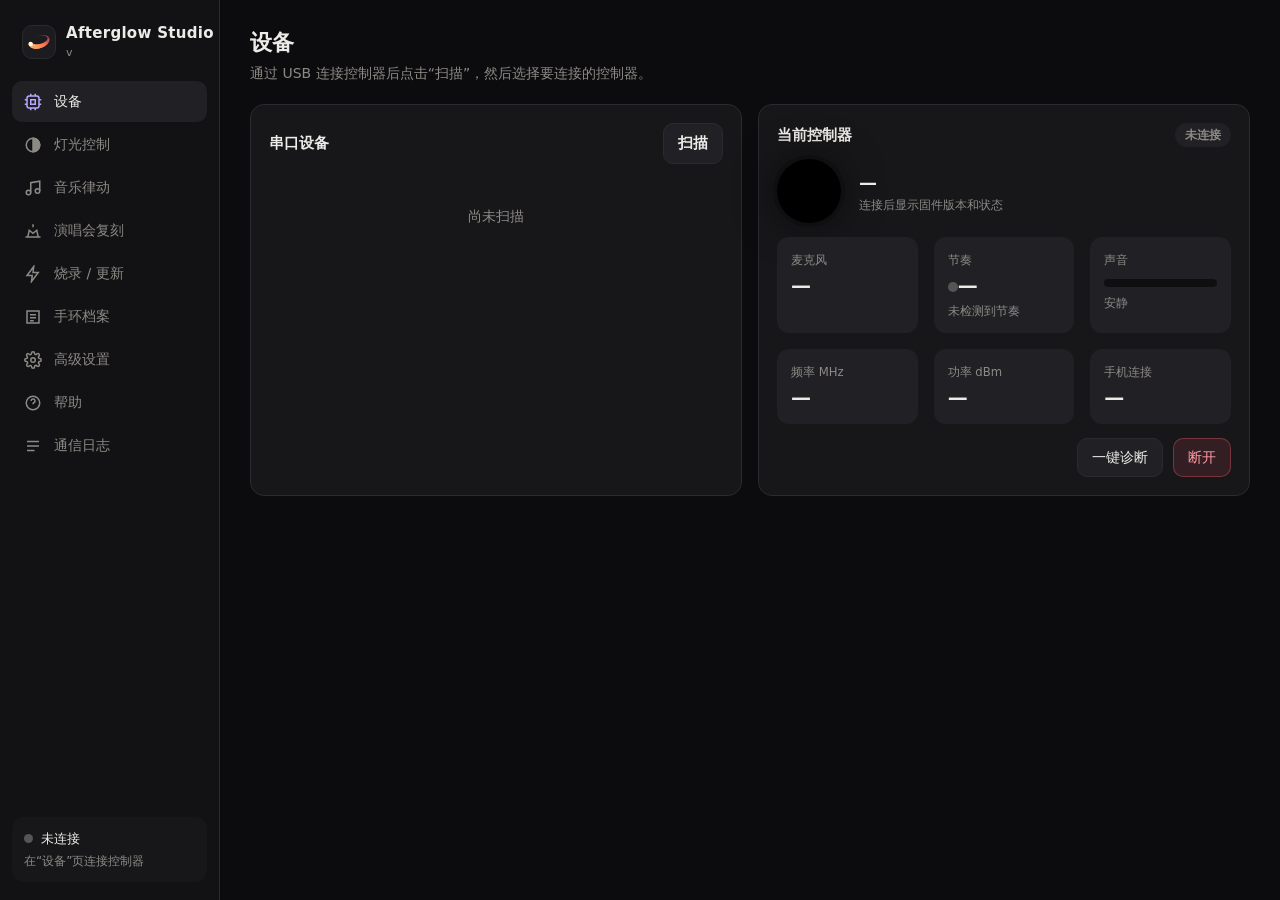
==== studio/ui/index.html @ fbee44a2 "开源：固件、手机控制页面和 Afterglow Studio 源代码按 MIT 许可证发布 - firmware/：控制器固件（与发布的 0.9.3 一致） - studio/：电脑端 Aftergl" ====
<!doctype html>
<html lang="zh-CN">
<head>
<meta charset="utf-8">
<title>Afterglow Studio</title>
<link rel="icon" type="image/svg+xml" href="img/afterglow-mark.svg">
<link rel="stylesheet" href="style.css?v=0.4.3-1">
</head>
<body>
<div class="app">
  <aside>
    <div class="brand">
      <img class="logo" src="img/afterglow-mark.svg" alt="">
      <div><b>Afterglow Studio</b><small id="appver">v</small></div>
    </div>
    <nav><span class="nav-pill" id="nav-pill"></span>
      <a data-page="devices" class="active"><svg viewBox="0 0 24 24"><rect x="4" y="4" width="16" height="16" rx="3"/><path d="M9 9h6v6H9zM9 1v3M15 1v3M9 20v3M15 20v3M1 9h3M1 15h3M20 9h3M20 15h3"/></svg>设备</a>
      <a data-page="control"><svg viewBox="0 0 24 24"><circle cx="12" cy="12" r="9"/><path d="M12 3a9 9 0 0 1 0 18z" fill="currentColor"/></svg>灯光控制</a>
      <a data-page="music"><svg viewBox="0 0 24 24"><path d="M9 18V5l12-2v13"/><circle cx="6" cy="18" r="3"/><circle cx="18" cy="16" r="3"/></svg>音乐律动</a>
      <a data-page="shows"><svg viewBox="0 0 24 24"><path d="M2 20h20M5 20l2-9 5 4 5-4 2 9M12 3v4"/></svg>演唱会复刻</a>
      <a data-page="flash"><svg viewBox="0 0 24 24"><path d="M13 2L4 14h7l-1 8 9-12h-7z"/></svg>烧录 / 更新</a>
      <a data-page="profiles"><svg viewBox="0 0 24 24"><path d="M4 4h16v16H4z"/><path d="M8 9h8M8 13h8M8 17h5"/></svg>手环档案</a>
      <a data-page="settings"><svg viewBox="0 0 24 24"><circle cx="12" cy="12" r="3"/><path d="M19.4 15a1.7 1.7 0 0 0 .3 1.8l.1.1a2 2 0 1 1-2.8 2.8l-.1-.1a1.7 1.7 0 0 0-1.8-.3 1.7 1.7 0 0 0-1 1.5V21a2 2 0 0 1-4 0v-.1a1.7 1.7 0 0 0-1.1-1.5 1.7 1.7 0 0 0-1.8.3l-.1.1a2 2 0 1 1-2.8-2.8l.1-.1a1.7 1.7 0 0 0 .3-1.8 1.7 1.7 0 0 0-1.5-1H3a2 2 0 0 1 0-4h.1a1.7 1.7 0 0 0 1.5-1.1 1.7 1.7 0 0 0-.3-1.8l-.1-.1a2 2 0 1 1 2.8-2.8l.1.1a1.7 1.7 0 0 0 1.8.3H9a1.7 1.7 0 0 0 1-1.5V3a2 2 0 0 1 4 0v.1a1.7 1.7 0 0 0 1 1.5 1.7 1.7 0 0 0 1.8-.3l.1-.1a2 2 0 1 1 2.8 2.8l-.1.1a1.7 1.7 0 0 0-.3 1.8V9a1.7 1.7 0 0 0 1.5 1H21a2 2 0 0 1 0 4h-.1a1.7 1.7 0 0 0-1.5 1z"/></svg>高级设置</a>
      <a data-page="help"><svg viewBox="0 0 24 24"><circle cx="12" cy="12" r="9"/><path d="M9.5 9.2a2.6 2.6 0 1 1 3.6 2.4c-.7.3-1.1.9-1.1 1.6v.4M12 17h.01"/></svg>帮助</a>
      <a data-page="log"><svg viewBox="0 0 24 24"><path d="M4 6h16M4 12h16M4 18h10"/></svg>通信日志</a>
    </nav>
    <div class="devbox">
      <div class="row"><span class="dot" id="sb-dot"></span><span id="sb-title">未连接</span></div>
      <div id="sb-sub" style="margin-top:4px">在“设备”页连接控制器</div>
    </div>
  </aside>

  <main>
    <!-- DEVICES -->
    <section class="page active" id="page-devices">
      <h1>设备</h1><p class="sub">通过 USB 连接控制器后点击“扫描”，然后选择要连接的控制器。</p>
      <div class="grid g2">
        <div class="card">
          <h3>串口设备 <span class="tag"><button id="btn-scan">扫描</button></span></h3>
          <div class="list" id="dev-list"><div class="empty">尚未扫描</div></div>
        </div>
        <div class="card">
          <h3>当前控制器 <span class="tag" id="dev-pill"><span class="pill">未连接</span></span></h3>
          <div class="row" style="gap:18px;margin-bottom:14px">
            <div class="preview" id="live-dot"></div>
            <div><div style="font-size:18px;font-weight:600" id="dev-mode">—</div><div class="mut small" id="dev-meta">连接后显示固件版本和状态</div></div>
          </div>
          <div class="grid g3">
            <div class="stat"><small>麦克风</small><b id="st-mic">—</b></div>
            <div class="stat"><small>节奏</small><b class="rb"><span class="beat" id="st-beat"></span><span id="st-bpm">—</span></b><small id="st-tempo">未检测到节奏</small></div>
            <div class="stat"><small>声音</small><div class="meter" style="margin:9px 0 5px"><i id="st-vol"></i></div><small id="st-volt">安静</small></div>
            <div class="stat"><small>频率 MHz</small><b id="st-freq">—</b></div>
            <div class="stat"><small>功率 dBm</small><b id="st-dbm">—</b></div>
            <div class="stat"><small>手机连接</small><b id="st-wifi">—</b></div>
          </div>
          <div class="row" style="margin-top:14px"><span class="mut small" id="st-health"></span><span class="spacer"></span><button id="btn-diag">一键诊断</button><button class="danger" id="btn-disconnect">断开</button></div>
        </div>
      </div>
    </section>

    <!-- CONTROL -->
    <section class="page" id="page-control">
      <h1>灯光控制</h1><p class="sub">选择颜色后手环将保持常亮。如手环长时间未接收信号，请先唤醒。</p>
      <div class="card">
        <h3>固定颜色</h3>
        <div class="swatches" id="swatches"></div>
        <div class="row" style="margin-top:16px">
          <label class="row mut">自定义 <input type="color" id="custom-color" value="#ff3399" style="width:44px;height:32px;border:0;background:none;padding:0"></label>
          <button id="btn-custom">发送自定义颜色</button>
          <span class="spacer"></span>
          <button id="btn-wake">立即唤醒 30 秒</button>
          <button class="danger" id="btn-off">熄灭</button>
        </div>
      </div>
    </section>

    <!-- MUSIC -->
    <section class="page" id="page-music">
      <h1>音乐律动</h1><p class="sub">可使用控制器内置麦克风（无需电脑），或跟随电脑播放的音频。</p>
      <div class="grid g2">
        <div class="card">
          <h3>控制器麦克风 <span class="tag"><button class="primary" id="btn-mic">开始跟随音乐</button></span></h3>
          <div class="mut small" style="margin-bottom:8px">效果</div>
          <div class="seg" id="style-seg"></div>
          <div style="margin-top:14px">
            <div id="music-sliders"></div>
            <div class="row end"><button id="btn-reset-music">全部恢复默认</button></div>
          </div>
          <div class="row" style="margin-top:10px">
            <label class="switch"><input type="checkbox" id="t-auto"><i></i></label><span>开机自动跟随音乐</span>
            <span class="spacer"></span><button id="btn-save">保存到控制器</button>
          </div>
        </div>
        <div class="card">
          <h3>麦克风监测 <span class="tag"><label class="switch"><input type="checkbox" id="t-mon"><i></i></label></span></h3>
          <div class="meter" style="margin:8px 0 14px"><i id="mic-meter"></i></div>
          <div class="grid g3">
            <div class="stat"><small>音量</small><b id="m-level">—</b></div>
            <div class="stat"><small>节奏</small><b class="rb"><span class="beat" id="m-beat"></span><span id="m-bpm">—</span></b></div>
            <div class="stat"><small>速度</small><b id="m-tempo">—</b></div>
          </div>
          <h3 style="margin-top:22px">电脑音频</h3>
          <div class="row"><select id="loop-dev" style="flex:1"></select><button id="btn-loop-refresh">刷新</button></div>
          <div class="row" style="margin-top:10px"><button class="primary" id="btn-loop-start">开始</button><button id="btn-loop-stop">停止</button>
            <div class="meter" style="flex:1"><i id="loop-meter"></i></div></div>
        </div>
      </div>
    </section>

    <!-- SHOWS -->
    <section class="page" id="page-shows">
      <h1>演唱会复刻</h1><p class="sub">根据现场视频生成灯光时间线：颜色来自画面，闪烁来自现场节拍。播放时由电脑输出音频，手环同步变化。</p>
      <div class="grid g2">
        <div class="card">
          <h3>我的复刻 <span class="tag"><button id="btn-shows-refresh">刷新</button></span></h3>
          <div class="list" id="show-list"><div class="empty">暂无复刻</div></div>
        </div>
        <div class="card">
          <h3>生成新的复刻</h3>
          <label class="field"><span>视频文件</span><div class="row"><input type="text" id="g-video" style="flex:1"><button id="btn-pick-video">选择…</button></div></label>
          <div class="grid g3">
            <label class="field"><span>开始（分:秒）</span><input type="text" id="g-start" value="39:00"></label>
            <label class="field"><span>时长（秒）</span><input type="number" id="g-dur" value="300"></label>
            <label class="field"><span>名称</span><input type="text" id="g-name" value="新复刻"></label>
          </div>
          <div class="row"><button class="primary" id="btn-build">生成</button><span class="mut small" id="g-log"></span></div>
        </div>
      </div>
      <div class="card" style="margin-top:16px" id="editor-card">
        <h3><span id="ed-title">请选择要播放或编辑的复刻</span><span class="tag pill acc" id="ed-pos">0:00.0</span></h3>
        <div class="row">
          <button class="primary" id="btn-play-wake">唤醒 30 秒后播放</button>
          <button id="btn-play">从光标处播放</button>
          <button class="danger" id="btn-stop">停止</button>
          <label class="row mut"><label class="switch"><input type="checkbox" id="t-video" checked><i></i></label>显示原视频</label>
          <span class="spacer"></span>
          <span class="ctl"><span class="mut small">音量</span><input type="range" id="p-vol" min="0" max="100" value="35" style="width:100px"><span id="v-vol" class="small val">35</span></span>
          <span class="ctl"><span class="mut small">灯光提前量</span><input type="range" id="p-lat" min="-200" max="300" step="10" value="80" style="width:100px"><span id="v-lat" class="small val">80ms</span></span>
        </div>
        <div class="tl-tools">
          <span class="mut small">选中段颜色</span><span id="ed-chips" class="row" style="gap:6px"></span>
          <span class="mut small" style="margin-left:10px">效果</span><div class="seg" id="ed-mode"></div>
          <div style="flex-basis:100%;height:0"></div>
          <button id="btn-split">在光标处切分</button><button id="btn-merge">并入下一段</button><button id="btn-del">删除此段</button>
          <button id="btn-undo">撤销</button><span class="spacer"></span><button class="primary" id="btn-save-show">保存</button>
        </div>
        <div class="tl-wrap" id="tl-wrap"><canvas id="tl" height="190"></canvas></div>
        <div class="row" style="margin-top:8px;flex-wrap:nowrap;align-items:flex-start"><span class="mut small" style="flex:1;min-width:0;line-height:1.6">点击色块选中并定位光标；拖动色块左边缘调整换色时间，靠近鼓点会自动吸附，按住 Alt 可自由放置。下方波形为现场声音，橙色竖线为鼓点。</span>
          <span class="mut small" style="flex:none">缩放</span><input type="range" id="tl-zoom" min="4" max="80" value="14" style="width:140px;flex:none"></div>
      </div>
      <div class="card" style="margin-top:16px" id="dev-shows-card">
        <h3>控制器中的节目 <span class="tag"><button id="btn-dev-shows">刷新</button></span></h3>
        <div class="mut small" style="margin-bottom:10px">写入控制器后，可在手机控制页面直接播放，无需电脑。控制器可保存 4 个节目，仅保存灯光时间线，不含视频和音频。先在上方选中一个复刻，再点击要写入的位置。</div>
        <label class="field"><span>节目名称（显示在手机上）</span><input type="text" id="dev-show-name" placeholder="请先在上方选中一个复刻" maxlength="16"></label>
        <div class="list" id="dev-show-list"><div class="empty">请先连接控制器</div></div>
      </div>
    </section>

    <!-- FLASH -->
    <section class="page" id="page-flash">
      <h1>烧录 / 更新</h1><p class="sub">支持多台控制器同时烧录。“仅更新程序”保留控制器上的设置和节目；“完整安装”用于新控制器出厂，会恢复出厂状态，清空设置和控制器中保存的全部节目。</p>
      <div class="grid g2">
        <div class="card">
          <h3>固件包</h3>
          <div class="row"><select id="pkg" style="flex:1"></select><button id="btn-pkg-pick">其他…</button></div>
          <div class="mut small" id="pkg-info" style="margin-top:8px"></div>
          <h3 style="margin-top:20px">目标控制器 <span class="tag"><button id="btn-flash-scan">扫描</button></span></h3>
          <div class="list" id="flash-ports"><div class="empty">请点击“扫描”</div></div>
          <div class="row" style="margin-top:12px">
            <div class="seg" id="flash-mode"><button data-v="full">完整安装（出厂）</button><button data-v="app" class="on">仅更新程序</button></div>
            <span class="spacer"></span><button class="primary" id="btn-flash">烧录所选</button>
          </div>
          <h3 style="margin-top:20px">Wi-Fi 更新</h3>
          <div class="mut small" style="margin-bottom:8px">请先将电脑连接到控制器的 Afterglow-XXXX 热点。</div>
          <div class="row"><input type="text" id="ota-host" value="192.168.4.1" style="width:140px"><button id="btn-ota">通过 Wi-Fi 更新</button></div>
        </div>
        <div class="card"><h3>过程</h3><div id="flash-prog" class="fprog" hidden><div class="row"><span id="flash-prog-t">正在刷入…</span><span class="spacer"></span><b id="flash-prog-n">0%</b></div><div class="meter"><i id="flash-prog-bar"></i></div></div><div id="flash-err" class="fixcard" hidden></div><div class="console" id="flash-log" style="height:380px"></div></div>
      </div>
    </section>

    <!-- PROFILES -->
    <section class="page" id="page-profiles">
      <h1>手环档案</h1><p class="sub">不同批次的手环工作频率可能略有偏差。可为每批手环保存一份档案，并应用到控制器。</p>
      <div class="card" style="margin-bottom:16px" id="adapt-card">
        <h3>手环频率适配 <span class="tag pill acc">逐个频率测试</span></h3>
        <div class="mut small" style="margin-bottom:12px">用于反应不灵敏或无法点亮的手环。第一轮以最大功率在各候选频率上发送红蓝闪烁信号，确定可用范围；若多个频率均有反应，第二轮会自动降低功率重新测试，以精确定位中心频率。请根据手环是否跟随闪烁作出选择。每个频率约需 20–30 秒。</div>
        <div class="row" id="adapt-form">
          <label class="mut small">起始 MHz <input type="number" id="ad-from" value="433.72" step="0.01" style="width:96px"></label>
          <label class="mut small">结束 MHz <input type="number" id="ad-to" value="434.12" step="0.01" style="width:96px"></label>
          <label class="mut small">间隔 MHz <input type="number" id="ad-step" value="0.05" step="0.005" style="width:80px"></label>
          <label class="mut small">每个频率 秒 <input type="number" id="ad-dwell" value="30" style="width:70px"></label>
          <span class="spacer"></span><button class="primary" id="btn-adapt">开始适配</button>
        </div>
        <div id="adapt-run" style="display:none;margin-top:6px">
          <div class="row"><div><div class="mut small" id="ad-phase">正在测试</div><div style="font-size:22px;font-weight:700" id="ad-freq">—</div></div>
            <span class="spacer"></span><span class="pill" id="ad-left">—</span></div>
          <div class="meter" style="margin:12px 0"><i id="ad-bar"></i></div>
          <div class="row"><button class="primary" id="btn-ad-yes">全部有反应</button><button id="btn-ad-part">部分有反应</button><button id="btn-ad-no">无反应</button><span class="spacer"></span><button class="danger" id="btn-ad-stop">停止</button></div>
        </div>
        <div id="ad-chips" class="row" style="margin-top:12px;gap:6px"></div>
        <div id="ad-result" style="display:none;margin-top:14px"></div>
      </div>
      <div class="grid g2">
        <div class="card"><h3>档案 <span class="tag"><button id="btn-prof-new">新建</button></span></h3><div class="list" id="prof-list"></div></div>
        <div class="card">
          <h3>编辑</h3>
          <label class="field"><span>名称</span><input type="text" id="pf-name"></label>
          <label class="field"><span>批次 / 来源</span><input type="text" id="pf-venue"></label>
          <label class="field"><span>电路板 / 晶振</span><input type="text" id="pf-pcb"></label>
          <div class="grid g2">
            <label class="field"><span>频率 MHz</span><input type="number" step="0.0005" id="pf-freq"></label>
            <label class="field"><span>功率 dBm</span><select id="pf-dbm"><option>-10</option><option>0</option><option>5</option><option>10</option></select></label>
            <label class="field"><span>位宽 us</span><input type="number" id="pf-bitus"></label>
            <label class="field"><span>帧间隔 ms</span><input type="number" id="pf-period"></label>
          </div>
          <label class="field"><span>备注</span><textarea id="pf-notes" rows="3"></textarea></label>
          <div class="row"><button class="primary" id="btn-prof-apply">应用到控制器</button><button id="btn-prof-read">从控制器读取</button>
            <span class="spacer"></span><button class="danger" id="btn-prof-del">删除</button><button id="btn-prof-save">保存</button></div>
        </div>
      </div>
    </section>

    <!-- ADAPT (rendered inside the profiles page by app.js) -->
    <!-- SETTINGS -->
    <section class="page" id="page-settings">
      <h1>高级设置</h1><p class="sub">修改后点“保存到控制器”，断电后仍然有效。</p>
      <div class="grid g2">
        <div class="card">
          <h3>亮度上限（防止电池供电不足导致闪烁）</h3>
          <div id="power-sliders"></div>
          <div class="row" style="margin-top:10px"><button class="primary" id="btn-bat">电池检测</button></div><div id="bat-res" style="margin-top:12px"></div>
          <div class="mut small">用于防止电池供电不足导致的闪烁。默认值：单色 80%，三色合计 125%。</div>
        </div>
        <div class="card">
          <h3>手环唤醒</h3>
          <div class="row" style="margin-bottom:6px"><label class="switch"><input type="checkbox" id="t-ka"><i></i></label><span>保持手环唤醒</span></div>
          <div class="mut small" style="margin-bottom:14px">控制器开机期间持续唤醒手环，操作即时生效（推荐开启）。</div>
          <div class="row" style="margin-bottom:6px"><label class="switch"><input type="checkbox" id="t-aoff"><i></i></label><span>信号中断后自动熄灭</span></div>
          <div class="mut small" style="margin-bottom:18px">控制器断电或手环离开信号范围约 30–40 秒后，手环自动熄灭以节省电量（推荐开启）。</div>
          <h3>手机热点</h3>
          <div class="row"><label class="switch"><input type="checkbox" id="t-wifi"><i></i></label><span>开机打开 Afterglow 热点（重启后生效）</span></div>
          <label class="field" style="margin-top:12px"><span>热点密码（8–20 位）</span><div class="row"><input type="text" id="wifi-pass" style="flex:1"><button id="btn-wifi-pass">修改</button></div></label>
        </div>
      </div>
      <div class="card" style="margin-top:16px"><h3>设置备份</h3>
        <div class="mut small" style="margin-bottom:12px">把频率、亮度上限、效果等设置保存成文件，换控制器或恢复出厂后一键恢复。热点密码不会写入备份。</div>
        <div class="row"><button id="btn-export-settings">导出设置</button><button id="btn-import-settings">从文件恢复</button><span class="mut small" id="backup-msg"></span></div></div>
      <div class="row" style="margin-top:16px"><button class="primary" id="btn-save2">保存到控制器</button><button id="btn-reboot">重启控制器</button>
        <span class="spacer"></span><button class="danger" id="btn-factory">恢复出厂设置</button></div>
      <div class="mut small" style="margin-top:8px;text-align:right">恢复出厂设置会清除全部设置（含频率、亮度上限、热点密码）和控制器中保存的节目，然后重启。</div>
    </section>

    <!-- HELP -->
    <section class="page" id="page-help">
      <h1>帮助</h1><p class="sub">常见问题。手机控制页面的“帮助”中有同样的内容。</p>
      <div class="row" style="margin:-4px 0 18px;gap:10px"><button class="primary" id="btn-diag2">一键诊断</button><button id="btn-guide">重新打开新手引导</button><span class="mut small">遇到问题先点“一键诊断”，可以把报告直接复制发到群里。</span></div>
      <div class="grid g2 help-grid"><div class="card help-item"><h3>手环不亮怎么办</h3><div class="mut small" style="line-height:1.75">先点“手环唤醒”里的“立即唤醒 30 秒”，期间把手环<b>竖放</b>在控制器旁 30 厘米以内。仍然不亮时，检查电池是否装反或电量不足，可更换两颗 CR2032 纽扣电池。如果还是不亮，可以运行“手环频率适配”自动寻找合适的频率。</div></div><div class="card help-item"><h3>手环能离控制器多远</h3><div class="mut small" style="line-height:1.75">换上新电池后，手环竖放时约 1.3 米内可稳定跟随，平放约 75 厘米。手环朝向影响很大，竖放（灯面朝向侧面）效果最好。演唱会带回的旧电池会明显缩短距离，建议更换新电池。</div></div><div class="card help-item"><h3>手环闪烁或亮度不稳定</h3><div class="mut small" style="line-height:1.75">通常是电池电量不足，在红、橙、黄、粉等较亮的颜色下更明显。请运行“电池检测”，控制器会自动设置不会闪烁的亮度上限；或更换新电池。</div></div><div class="card help-item"><h3>“熄灭”后手环还耗电吗</h3><div class="mut small" style="line-height:1.75">“熄灭”只是关闭灯光，手环仍在接收信号，耗电比亮灯时少得多。控制器关闭后，手环会自动进入休眠。长期不用时，建议取出电池，或在电池与触点之间垫一张小纸片。</div></div><div class="card help-item"><h3>页面打不开或提示“未连接到控制器”</h3><div class="mut small" style="line-height:1.75">请确认手机已连接控制器的 Afterglow 热点。由于热点没有互联网，手机有时会自动切换回其他 Wi-Fi，请在“设置 → Wi-Fi”中重新连接。在 Safari 中输入 <b>http://afterglow.local</b> 或 <b>192.168.4.1</b> 即可打开本页面。</div></div><div class="card help-item"><h3>怎样更快打开控制页面</h3><div class="mut small" style="line-height:1.75">在 Safari 中打开本页面后，点击底部的“分享”按钮，选择“添加到主屏幕”。以后连上控制器热点，直接点主屏幕上的 Afterglow 图标即可打开，无需再输入网址。</div></div><div class="card help-item"><h3>演唱会复刻怎么使用</h3><div class="mut small" style="line-height:1.75">复刻节目需要先在电脑端 Afterglow Studio 中根据你自己录制的视频生成，再写入控制器，最多保存 4 个。播放时可选择手机中对应的音乐，灯光会与音乐同步。</div></div><div class="card help-item"><h3>可以用数据线连接手机控制吗</h3><div class="mut small" style="line-height:1.75">不支持。iPhone 的 Safari 不允许网页访问 USB 设备。没有手机时，可以短按控制器上的按键，依次切换：跟随音乐、红、绿、蓝、白、熄灭；长按 3 秒可以开启或关闭热点。</div></div><div class="card help-item"><h3>隐私说明</h3><div class="mut small" style="line-height:1.75">控制器不连接互联网，不需要注册账号，也不收集任何使用数据。麦克风只用于实时计算音量和节拍，不录音、不保存、不上传。选择的音乐只在本机播放，不会上传到控制器或其他地方。</div></div><div class="card help-item"><h3>如何从视频生成演唱会复刻</h3><div class="mut small" style="line-height:1.75">在“演唱会复刻”页面选择你自己录制的视频，填写开始时间和时长后点击“生成”。软件会从画面提取主题色、从现场声音提取鼓点，生成灯光时间线；可在下方时间线上调整换色点和效果，换色点靠近鼓点时会自动吸附。保存后写入控制器，即可在手机上播放。</div></div><div class="card help-item"><h3>如何更新控制器固件</h3><div class="mut small" style="line-height:1.75">用 USB 线连接控制器，在“烧录 / 更新”页面选择固件包，勾选控制器后选择“仅更新程序”并点击“烧录所选”，设置和节目都会保留。也可以让电脑连接控制器热点，通过 Wi-Fi 更新；控制器只接受 Afterglow 固件，选错文件会被拒绝。</div></div><div class="card help-item"><h3>烧录时提示串口被占用</h3><div class="mut small" style="line-height:1.75">同一时间只能有一个程序使用控制器的 USB 串口。请先在“设备”页面断开控制器，或关闭其他串口工具，然后重试。</div></div><div class="card help-item"><h3>“完整安装”和“仅更新程序”有什么区别</h3><div class="mut small" style="line-height:1.75">“仅更新程序”只替换固件，保留频率、亮度上限等设置和控制器里的节目。“完整安装”用于新控制器出厂，会恢复出厂状态，清空全部设置和节目。</div></div></div>
    </section>

    <!-- LOG -->
    <section class="page" id="page-log">
      <h1>通信日志</h1><p class="sub">控制器与电脑之间的串口收发记录。</p>
      <div class="row" style="margin-bottom:10px"><input type="text" id="raw-cmd" placeholder="直接发送命令，例如 status" style="flex:1"><button id="btn-raw">发送</button></div>
      <div class="console tall" id="log"></div>
    </section>
  </main>
</div>
<div class="modal" id="bat-modal"><div class="card" style="width:420px;text-align:center"><div id="bat-run">
  <div class="mut" id="bat-phase">电池检测</div><div id="bat-step" style="font-size:22px;font-weight:700;margin:8px 0">准备…</div>
  <div class="mut small">请将手环放在控制器旁边，观察约 5 秒后作出选择。如果偶尔出现闪烁，也请选择<b>“出现闪烁”</b>。</div>
  <div class="meter" style="margin:16px 0"><i id="bat-bar"></i></div>
  <div class="row" style="justify-content:center"><button id="btn-bat-ok-stable" style="padding:12px 36px">稳定</button><button class="primary" id="btn-bat-flash" style="padding:12px 36px">出现闪烁</button><button id="btn-bat-cancel">取消</button></div></div>
  <div id="bat-done" style="display:none"><div id="bat-ico"></div><div id="bat-title" style="font-size:24px;font-weight:800;margin:10px 0 6px"></div>
  <div class="mut" id="bat-desc" style="line-height:1.7"></div><button class="primary" id="btn-bat-ok" style="margin-top:18px;padding:10px 40px">确定</button></div>
</div></div>
<div class="modal" id="video-modal"><div class="card video-card">
  <div class="row" style="margin-bottom:10px"><b id="video-title">原视频</b><span class="spacer"></span><button id="btn-video-close">停止并关闭</button></div>
  <video id="show-video" playsinline preload="auto"></video>
  <div class="vbar">
    <button class="vplay" id="btn-vplay" title="播放 / 暂停（空格）" aria-label="播放 / 暂停">
      <svg class="i-pause" viewBox="0 0 24 24"><rect x="6" y="5" width="4" height="14" rx="1.2"/><rect x="14" y="5" width="4" height="14" rx="1.2"/></svg>
      <svg class="i-play" viewBox="0 0 24 24"><path d="M8 5.5v13a1 1 0 0 0 1.5.86l10.2-6.5a1 1 0 0 0 0-1.72L9.5 4.64A1 1 0 0 0 8 5.5z"/></svg>
    </button>
    <input type="range" id="v-seek" min="0" max="300" step="0.1" value="0" aria-label="播放进度">
    <span class="small vtime" id="video-time">0:00.0 / 0:00.0</span>
  </div>
  <div class="mut small" style="margin-top:8px">手环跟随视频进度：暂停时保持当前颜色，拖动进度条后从新位置继续。空格键播放 / 暂停。</div>
</div></div>
<div class="modal" id="diag-modal"><div class="card diag-card">
  <div class="row"><h3 style="margin:0">一键诊断</h3><span class="spacer"></span><button class="ghost" id="btn-diag-close">关闭</button></div>
  <div class="mut small" id="diag-sub" style="margin:6px 0 14px">正在检查…</div>
  <div class="diag-list" id="diag-list"></div>
  <div class="row" style="margin-top:16px"><span class="mut small">报告不含个人信息，可以直接发到群里。</span><span class="spacer"></span><button id="btn-diag-again">重新检查</button><button class="primary" id="btn-diag-copy">复制报告</button></div>
</div></div>
<div class="modal" id="guide-modal"><div class="card guide-card">
  <div class="guide-top"><div class="guide-steps"><span data-s="1">连接控制器</span><i></i><span data-s="2">刷入固件</span><i></i><span data-s="3">用手机连接</span></div><button class="ghost small" id="btn-guide-skip">跳过引导</button></div>
  <div class="guide-body" data-step="1">
    <h2>用数据线把控制器连到电脑</h2>
    <p class="mut">插上后会自动识别，不用点任何按钮。</p>
    <div class="guide-status" id="g1-status"><span class="spin"></span><span id="g1-text">正在寻找控制器…</span></div>
    <div class="fixcard" id="g1-fix" hidden></div>
  </div>
  <div class="guide-body" data-step="2" hidden>
    <h2 id="g2-title">刷入固件</h2>
    <p class="mut" id="g2-sub">大约 1 分钟，期间不要拔线。</p>
    <div class="fprog" id="g2-prog"><div class="row"><span id="g2-pt">准备中</span><span class="spacer"></span><b id="g2-pn">0%</b></div><div class="meter"><i id="g2-bar"></i></div></div>
    <div class="fixcard" id="g2-fix" hidden></div>
    <div class="row" style="margin-top:18px"><span class="spacer"></span><button class="primary" id="btn-g2-go">刷入固件</button></div>
  </div>
  <div class="guide-body" data-step="3" hidden>
    <h2>用手机连接控制器</h2>
    <p class="mut">控制器已经准备好了。拿起手机：</p>
    <ol class="guide-ol">
      <li>打开 <b>设置 → Wi-Fi</b>，连接 <b class="big" id="g3-ssid">Afterglow-XXXX</b></li>
      <li id="g3-pwline">密码 <b class="big" id="g3-pw">afterglow88</b><span class="mut small" id="g3-pwnote" hidden><br>忘了的话，可以在 Studio 的“高级设置”里重新设一个热点密码。</span></li>
      <li>控制页面会自动弹出；没弹出就在浏览器打开 <b>192.168.4.1</b></li>
    </ol>
    <p class="mut small">手机提示“此网络无法上网”时，选“保持连接”。以后也可以一直在电脑上用 Afterglow Studio 控制。</p>
    <div class="row" style="margin-top:18px"><span class="spacer"></span><button class="primary" id="btn-g3-done">开始使用</button></div>
  </div>
</div></div>
<div class="toast-box" id="toasts"></div>
<script>if (location.search.indexOf('mock') >= 0) document.write('<script src="mock.js"><\/script>');</script>
<script src="app.js?v=0.4.3-1"></script>
</body>
</html>
---- studio/ui/style.css ----
:root {
  --bg: #0C0C0E; --panel: #121214; --card: #17171A; --card2: #212125; --line: #2A2A2F;
  --fg: #EDEBE7; --mut: #8D8A85; --acc1: #FF8A4C; --acc2: #FF8A4C; --ok: #2ecc71; --warn: #f5b942; --err: #ff5c6c;
  --radius: 14px;
  --grad: #FF8A4C;
}
* { box-sizing: border-box; }
html, body { margin: 0; height: 100%; background: var(--bg); color: var(--fg);
  font: 14px/1.5 "Microsoft YaHei UI", "PingFang SC", system-ui, sans-serif; user-select: none; }
::-webkit-scrollbar { width: 10px; height: 10px; }
::-webkit-scrollbar-thumb { background: #2b313d; border-radius: 6px; }
::-webkit-scrollbar-track { background: transparent; }

.app { display: grid; grid-template-columns: 220px 1fr; height: 100vh; }
aside { background: var(--panel); border-right: 1px solid var(--line); display: flex; flex-direction: column; padding: 18px 12px; }
.brand { display: flex; align-items: center; gap: 10px; padding: 4px 10px 18px; }
.brand .logo { width: 34px; height: 34px; padding: 3px; box-sizing: border-box; border-radius: 10px; background: #1C1C20; border: 1px solid #2A2A2F; }
.brand b { font-size: 15px; letter-spacing: .3px; white-space: nowrap; }
.brand small { display: block; color: var(--mut); font-size: 11px; }
nav a { display: flex; align-items: center; gap: 12px; padding: 10px 12px; margin: 2px 0; border-radius: 10px;
  color: var(--mut); text-decoration: none; cursor: pointer; transition: .15s; }
nav a svg { width: 18px; height: 18px; stroke: currentColor; fill: none; stroke-width: 2; }
nav a:hover { background: var(--card); color: var(--fg); }
nav a.active { background: var(--card2); color: var(--fg); }
nav a.active svg { stroke: #b7a8ff; }
.devbox { margin-top: auto; background: var(--card); border-radius: 12px; padding: 12px; font-size: 12px; color: var(--mut); }
.devbox .row { display: flex; align-items: center; gap: 8px; color: var(--fg); font-size: 13px; }
.dot { width: 9px; height: 9px; border-radius: 50%; background: #555; flex: none; }
.dot.on { background: var(--ok); box-shadow: 0 0 10px var(--ok); }
.dot.tx { background: var(--acc2); box-shadow: 0 0 10px var(--acc2); animation: pulse 1s infinite; }
@keyframes pulse { 50% { opacity: .35; } }

main { overflow: auto; padding: 26px 30px 40px; }
.page { display: none; max-width: 1120px; margin: 0 auto; }
.page.active { display: block; }
@keyframes fade { from { opacity: 0; transform: translateY(4px); } }
h1 { font-size: 22px; margin: 0 0 4px; }
.sub { color: var(--mut); margin: 0 0 20px; }
.grid { display: grid; gap: 16px; }
.g2 { grid-template-columns: 1fr 1fr; } .g3 { grid-template-columns: repeat(3, 1fr); }
@media (max-width: 1100px) { .g3 { grid-template-columns: 1fr 1fr; } }
.card { background: var(--card); border: 1px solid var(--line); border-radius: var(--radius); padding: 18px; }
.card h3 { margin: 0 0 12px; font-size: 15px; display: flex; align-items: center; gap: 8px; }
.card h3 .tag { margin-left: auto; }
.mut { color: var(--mut); } .small { font-size: 12px; }

button, .btn { font: inherit; border: 1px solid var(--line); background: var(--card2); color: var(--fg);
  padding: 8px 14px; border-radius: 10px; cursor: pointer; transition: .15s; white-space: nowrap; }
button:hover { border-color: #34343A; background: #2a3040; }
button:disabled { opacity: .45; cursor: default; }
button.primary { background: var(--fg); border: 0; color: #121214; font-weight: 600; }
button.primary:hover { filter: brightness(1.08); }
button.danger { background: rgba(255,92,108,.12); border-color: rgba(255,92,108,.35); color: #ff9aa5; }
button.ghost { background: transparent; }
.row { display: flex; align-items: center; gap: 10px; flex-wrap: wrap; }
.row.end { justify-content: flex-end; }
.spacer { flex: 1; }

input[type=text], input[type=number], select, textarea { font: inherit; color: var(--fg); background: #0F0F11;
  border: 1px solid var(--line); border-radius: 10px; padding: 8px 10px; outline: none; }
input:focus, select:focus, textarea:focus { border-color: var(--acc1); }
label.field { display: block; margin-bottom: 12px; }
label.field span { display: block; color: var(--mut); font-size: 12px; margin-bottom: 4px; }
label.field input, label.field select, label.field textarea { width: 100%; }

.slider { display: grid; grid-template-columns: 170px 1fr 86px; align-items: center; gap: 12px; margin: 10px 0; }
.slider .lab small { display: block; color: #6f7790; font-size: 11px; }
.slider .val { display: flex; justify-content: flex-end; gap: 8px; align-items: center; }
.slider .rst { color: var(--acc1); cursor: pointer; font-size: 12px; visibility: hidden; }
.rw { position: relative; } .rw .tick { position: absolute; top: -6px; width: 2px; height: 18px; background: #6f7790; border-radius: 1px; pointer-events: none; }
.rw input { position: relative; }
.beat { width: 10px; height: 10px; border-radius: 50%; background: #555; flex: none; display: inline-block; }
.beat.go { background: var(--acc1); animation: beat var(--p, 1s) infinite; }
@keyframes beat { 0% { transform: scale(1.6); box-shadow: none; } 35% { transform: scale(1); box-shadow: none; } }
b.rb { display: flex; align-items: center; gap: 8px; }
.sw.sel { outline: 3px solid #fff; outline-offset: 3px; transform: scale(1.04); }
.sw.sel::before { content: "✓"; position: absolute; top: 8px; right: 10px; width: 22px; height: 22px; border-radius: 50%; background: rgba(0,0,0,.45); color: #fff; display: grid; place-items: center; font-size: 13px; }
.slider span:last-child { text-align: right; font-variant-numeric: tabular-nums; color: #cfd5e6; }
input[type=range] { -webkit-appearance: none; height: 6px; border-radius: 4px; background: #2b313d; outline: none; width: 100%; }
input[type=range]::-webkit-slider-thumb { -webkit-appearance: none; width: 18px; height: 18px; border-radius: 50%;
  background: #fff; border: 4px solid var(--acc1); cursor: pointer; }

.switch { position: relative; display: inline-block; width: 42px; height: 24px; flex: none; vertical-align: middle; }
.switch input { display: none; }
.switch i { position: absolute; inset: 0; background: #2A2A2F; border-radius: 20px; transition: background-color .3s cubic-bezier(.215,.61,.355,1); cursor: pointer; }
.switch i::after { content: ""; position: absolute; width: 18px; height: 18px; left: 3px; top: 3px; border-radius: 50%; background: #fff; transition: left .4s cubic-bezier(.16,1,.3,1), transform .4s cubic-bezier(.16,1,.3,1); }
.switch input:checked + i { background: var(--acc1); }
.switch input:checked + i::after { left: 21px; }

.seg { display: inline-flex; background: #0F0F11; border: 1px solid var(--line); border-radius: 12px; padding: 3px; gap: 3px; flex-wrap: wrap; }
.seg button { border: 0; background: transparent; color: var(--mut); padding: 7px 12px; border-radius: 9px; }
.seg button.on { background: var(--card2); color: #fff; box-shadow: inset 0 0 0 1px #34343A; }

.swatches { display: grid; grid-template-columns: repeat(9, 1fr); gap: 12px; }
.sw { aspect-ratio: 1; border-radius: 16px; cursor: pointer; position: relative; transition: transform .45s cubic-bezier(.16,1,.3,1), box-shadow .45s cubic-bezier(.16,1,.3,1); box-shadow: 0 6px 18px rgba(0,0,0,.35); }
.sw:hover { transform: translateY(-2px) scale(1.03); }
.sw::after { content: attr(data-n); position: absolute; bottom: 6px; left: 0; right: 0; text-align: center; font-size: 12px;
  font-weight: 600; color: rgba(0,0,0,.55); }
.sw.dark::after { color: rgba(255,255,255,.85); }

.stat { background: var(--card2); border-radius: 12px; padding: 12px 14px; }
.stat b { display: block; font-size: 20px; font-variant-numeric: tabular-nums; }
.stat small { color: var(--mut); }
.meter { height: 8px; background: #0F0F11; border-radius: 6px; overflow: hidden; }
.meter i { display: block; height: 100%; width: 0; background: var(--grad); transition: width .1s; }
.pill { display: inline-flex; align-items: center; gap: 6px; padding: 3px 10px; border-radius: 20px; font-size: 12px;
  background: var(--card2); color: var(--mut); }
.pill.ok { color: #7ff0ae; background: rgba(46,204,113,.12); }
.pill.warn { color: #ffd27a; background: rgba(245,185,66,.12); }
.pill.err { color: #ff9aa5; background: rgba(255,92,108,.12); }
.pill.acc { color: #FFB48A; background: rgba(255,138,76,.10); }

.list .item { display: flex; align-items: center; gap: 12px; padding: 12px; border-radius: 12px; border: 1px solid transparent; cursor: pointer; }
.list .item:hover { background: var(--card2); }
.list .item.sel { background: var(--card2); border-color: #34343A; }
.list .item .ico { width: 38px; height: 38px; border-radius: 10px; background: #0F0F11; display: grid; place-items: center; flex: none; }
.list .item .ico svg { width: 20px; height: 20px; stroke: #9aa3b8; fill: none; stroke-width: 2; }
.check { width: 18px; height: 18px; accent-color: var(--acc1); }

.console { background: #0b0d11; border: 1px solid var(--line); border-radius: 12px; padding: 12px; height: 260px; overflow: auto;
  font: 12px/1.5 Consolas, "Cascadia Mono", monospace; color: #b9c2d6; white-space: pre-wrap; user-select: text; }
.console.tall { height: calc(100vh - 170px); }

.preview { width: 64px; height: 64px; border-radius: 50%; background: #000; box-shadow: 0 0 0 4px #0F0F11, 0 0 40px rgba(0,0,0,.6); transition: background .08s, box-shadow .08s; }

/* timeline editor */
.tl-wrap { overflow-x: auto; background: #0b0d11; border: 1px solid var(--line); border-radius: 12px; }
canvas#tl { display: block; }
.tl-tools { display: flex; gap: 8px; align-items: center; flex-wrap: wrap; margin: 12px 0; }
.chip { width: 26px; height: 26px; border-radius: 8px; cursor: pointer; border: 2px solid transparent; }
.chip.on { border-color: #fff; }

.modal { position: fixed; inset: 0; background: rgba(5,6,10,.78); display: none; align-items: center; justify-content: center; z-index: 40; }
.modal.show { display: flex; }
/* motion: eased press + nav highlight that slides between items */
button { transition: transform .35s cubic-bezier(.16,1,.3,1), background-color .25s, border-color .25s, color .25s; }
button:active { transform: scale(.97); transition-duration: .08s; }
nav { position: relative; }
nav a { position: relative; z-index: 1; }
nav a.active { background: transparent; }
.nav-pill { position: absolute; left: 0; right: 0; height: 0; border-radius: 10px; background: var(--card2); z-index: 0; pointer-events: none; }
.bres { display: flex; gap: 12px; align-items: center; border-radius: 12px; padding: 12px 14px; line-height: 1.5; }
.bres b { font-size: 16px; display: block; }
.batt { display: inline-flex; gap: 3px; padding: 4px; border: 2px solid currentColor; border-radius: 7px; position: relative; margin: 6px; }
.batt::after { content: ""; position: absolute; right: -6px; top: 30%; width: 4px; height: 40%; background: currentColor; border-radius: 0 2px 2px 0; }
.batt i { width: 12px; height: 22px; border-radius: 2px; background: currentColor; opacity: .18; }
.batt i.on { opacity: 1; }
.toast-box { position: fixed; right: 20px; bottom: 20px; display: flex; flex-direction: column; gap: 8px; z-index: 50; }
.toast { background: #222838; border: 1px solid #333b4d; border-left: 4px solid var(--acc2); padding: 10px 14px; border-radius: 10px;
  box-shadow: 0 10px 30px rgba(0,0,0,.45); max-width: 380px; }
.toast.err { border-left-color: var(--err); } .toast.ok { border-left-color: var(--ok); }
.empty { text-align: center; color: var(--mut); padding: 30px 10px; }

/* original-video popup */
.video-card { width: min(960px, 92vw); }
.video-card video { width: 100%; max-height: 66vh; border-radius: 12px; background: #000; display: block; }

/* help page */
.help-grid { align-items: stretch; }
.help-item h3 { font-size: 15px; margin: 0 0 8px; color: var(--fg); }

/* empty states */
#flash-log:empty::before { content: "勾选要烧录的控制器，选择“完整安装（出厂）”或“仅更新程序”后点击“烧录所选”。烧录过程会显示在这里。"; color: var(--mut); white-space: normal; line-height: 1.7; }
#log:empty::before { content: "连接控制器后，这里会显示电脑和控制器之间的每一条收发记录。"; color: var(--mut); }

/* a label + slider + value stays together: wraps as one unit, the value never ends up alone on a line */
.ctl { display: inline-flex; align-items: center; gap: 8px; white-space: nowrap; flex: none; }
.ctl .val { min-width: 44px; font-variant-numeric: tabular-nums; }

/* original-video controls */
.vbar { display: flex; align-items: center; gap: 12px; margin-top: 12px; }
.vbar input[type=range] { flex: 1; }
.vplay { width: 40px; height: 40px; padding: 0; border-radius: 50%; display: grid; place-items: center; flex: none; }
.vplay svg { width: 18px; height: 18px; fill: currentColor; }
.vplay .i-play { display: none; }
.vplay.paused .i-play { display: block; }
.vplay.paused .i-pause { display: none; }
.vtime { font-variant-numeric: tabular-nums; min-width: 120px; text-align: right; color: var(--mut, #8D8A85); }

/* ---------- helpdesk: fix cards, progress, diagnose, first-run guide ---------- */
.fixcard { margin: 12px 0; padding: 14px 16px; border-radius: 12px; background: rgba(255,138,76,.08); box-shadow: inset 0 0 0 1px rgba(255,138,76,.28); }
.fixcard b.t { display: block; font-size: 15px; margin-bottom: 6px; }
.fixcard ol { margin: 6px 0 0 18px; padding: 0; color: var(--mut); line-height: 1.8; font-size: 13px; }
.fixcard.bad { background: rgba(255,92,108,.08); box-shadow: inset 0 0 0 1px rgba(255,92,108,.3); }
.fprog { margin: 6px 0 12px; } .fprog .meter { margin-top: 8px; } .fprog .meter i { transition: width .35s cubic-bezier(.16,1,.3,1); }
.diag-card { width: 560px; max-width: 92vw; }
.diag-list { display: flex; flex-direction: column; gap: 8px; max-height: 52vh; overflow: auto; }
.diag-row { display: flex; gap: 12px; align-items: flex-start; padding: 10px 12px; border-radius: 10px; background: var(--card2); }
.diag-row .st { flex: none; width: 22px; height: 22px; border-radius: 50%; display: grid; place-items: center; font-size: 12px; font-weight: 700; color: #121214; }
.diag-row .st.ok { background: var(--ok); } .diag-row .st.warn { background: var(--warn); } .diag-row .st.bad { background: var(--err); }
.diag-row b { display: block; font-size: 13px; } .diag-row span.t { color: var(--mut); font-size: 13px; line-height: 1.6; }
.guide-card { width: 640px; max-width: 92vw; min-height: 420px; display: flex; flex-direction: column; }
.guide-top { display: flex; align-items: center; margin-bottom: 22px; }
.guide-steps { display: flex; align-items: center; gap: 10px; flex: 1; font-size: 13px; color: var(--mut); }
.guide-steps i { flex: 0 0 28px; height: 1px; background: var(--line); }
.guide-steps span.on { color: var(--fg); font-weight: 600; } .guide-steps span.done { color: var(--ok); }
.guide-body h2 { margin: 0 0 6px; font-size: 24px; } .guide-body p { margin: 0 0 14px; }
.guide-status { display: flex; align-items: center; gap: 12px; padding: 16px; border-radius: 12px; background: var(--card2); font-size: 15px; }
.guide-status.ok { box-shadow: inset 0 0 0 1px rgba(46,204,113,.4); }
.spin { width: 18px; height: 18px; border-radius: 50%; border: 2px solid rgba(255,255,255,.15); border-top-color: var(--acc1); animation: spin .9s linear infinite; flex: none; }
.guide-status.ok .spin { animation: none; border-color: var(--ok); background: var(--ok); }
@keyframes spin { to { transform: rotate(360deg); } }
.guide-ol { margin: 4px 0 14px 20px; padding: 0; line-height: 2.2; font-size: 15px; } .guide-ol b.big { font-size: 18px; color: var(--fg); }
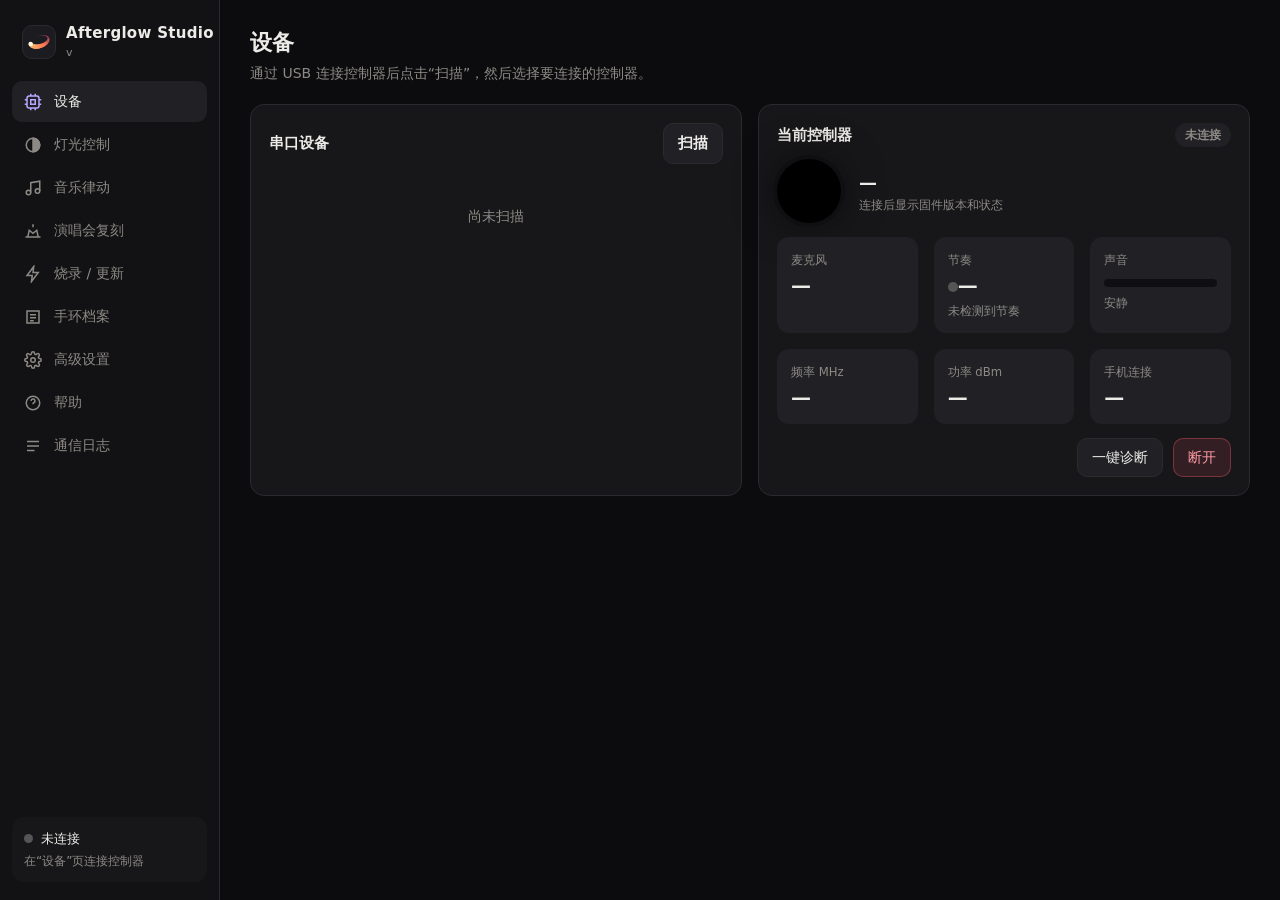
==== commit 0306cc3a: "0.4.4：修复电脑认到板子、新手引导却显示「没有检测到控制器」的问题 串口能打开但读写出错时，整次扫描会失败，引导页误报成没有设备。 现在只标记出错的端口，引导页和设备页显示报错原文和处理步骤。" ====
--- a/studio/ui/index.html
+++ b/studio/ui/index.html
@@ -4,7 +4,7 @@
 <meta charset="utf-8">
 <title>Afterglow Studio</title>
 <link rel="icon" type="image/svg+xml" href="img/afterglow-mark.svg">
-<link rel="stylesheet" href="style.css?v=0.4.3-1">
+<link rel="stylesheet" href="style.css?v=0.4.4-1">
 </head>
 <body>
 <div class="app">
@@ -321,6 +321,6 @@
 </div></div>
 <div class="toast-box" id="toasts"></div>
 <script>if (location.search.indexOf('mock') >= 0) document.write('<script src="mock.js"><\/script>');</script>
-<script src="app.js?v=0.4.3-1"></script>
+<script src="app.js?v=0.4.4-1"></script>
 </body>
 </html>
